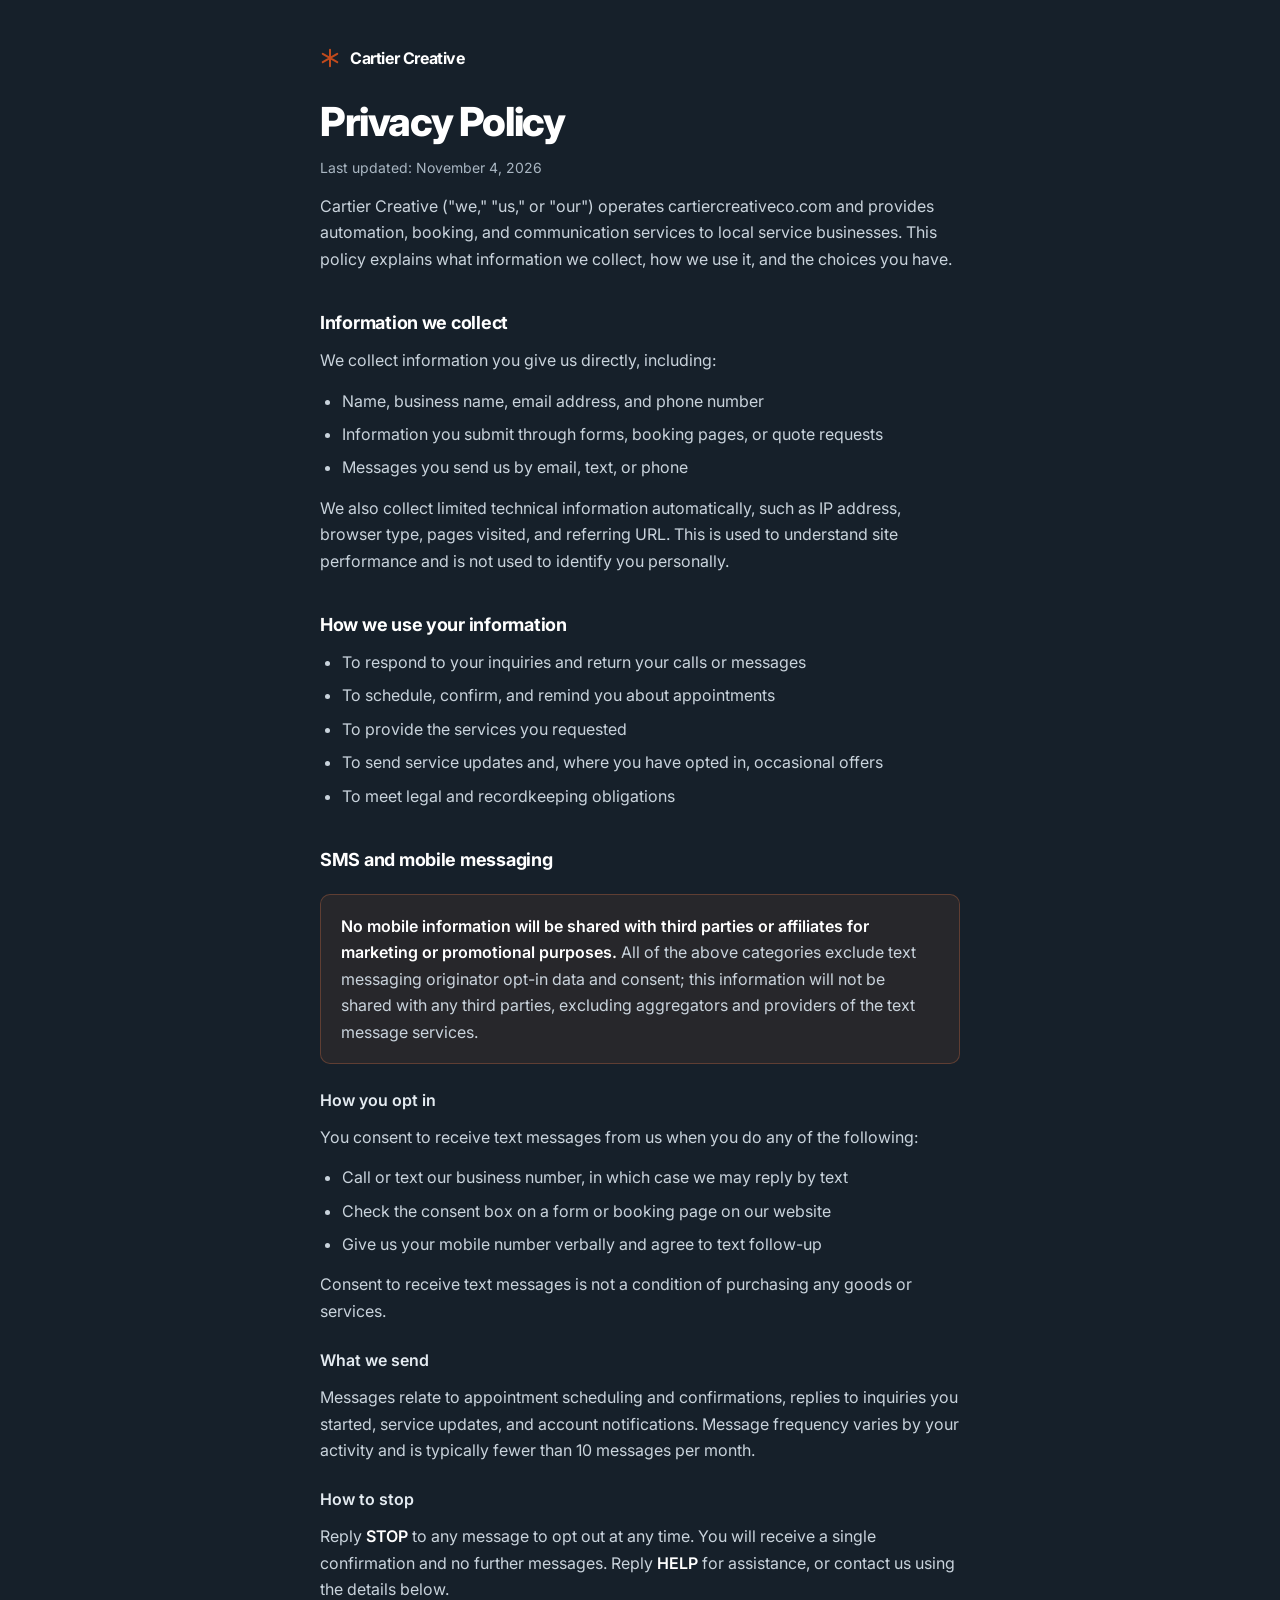
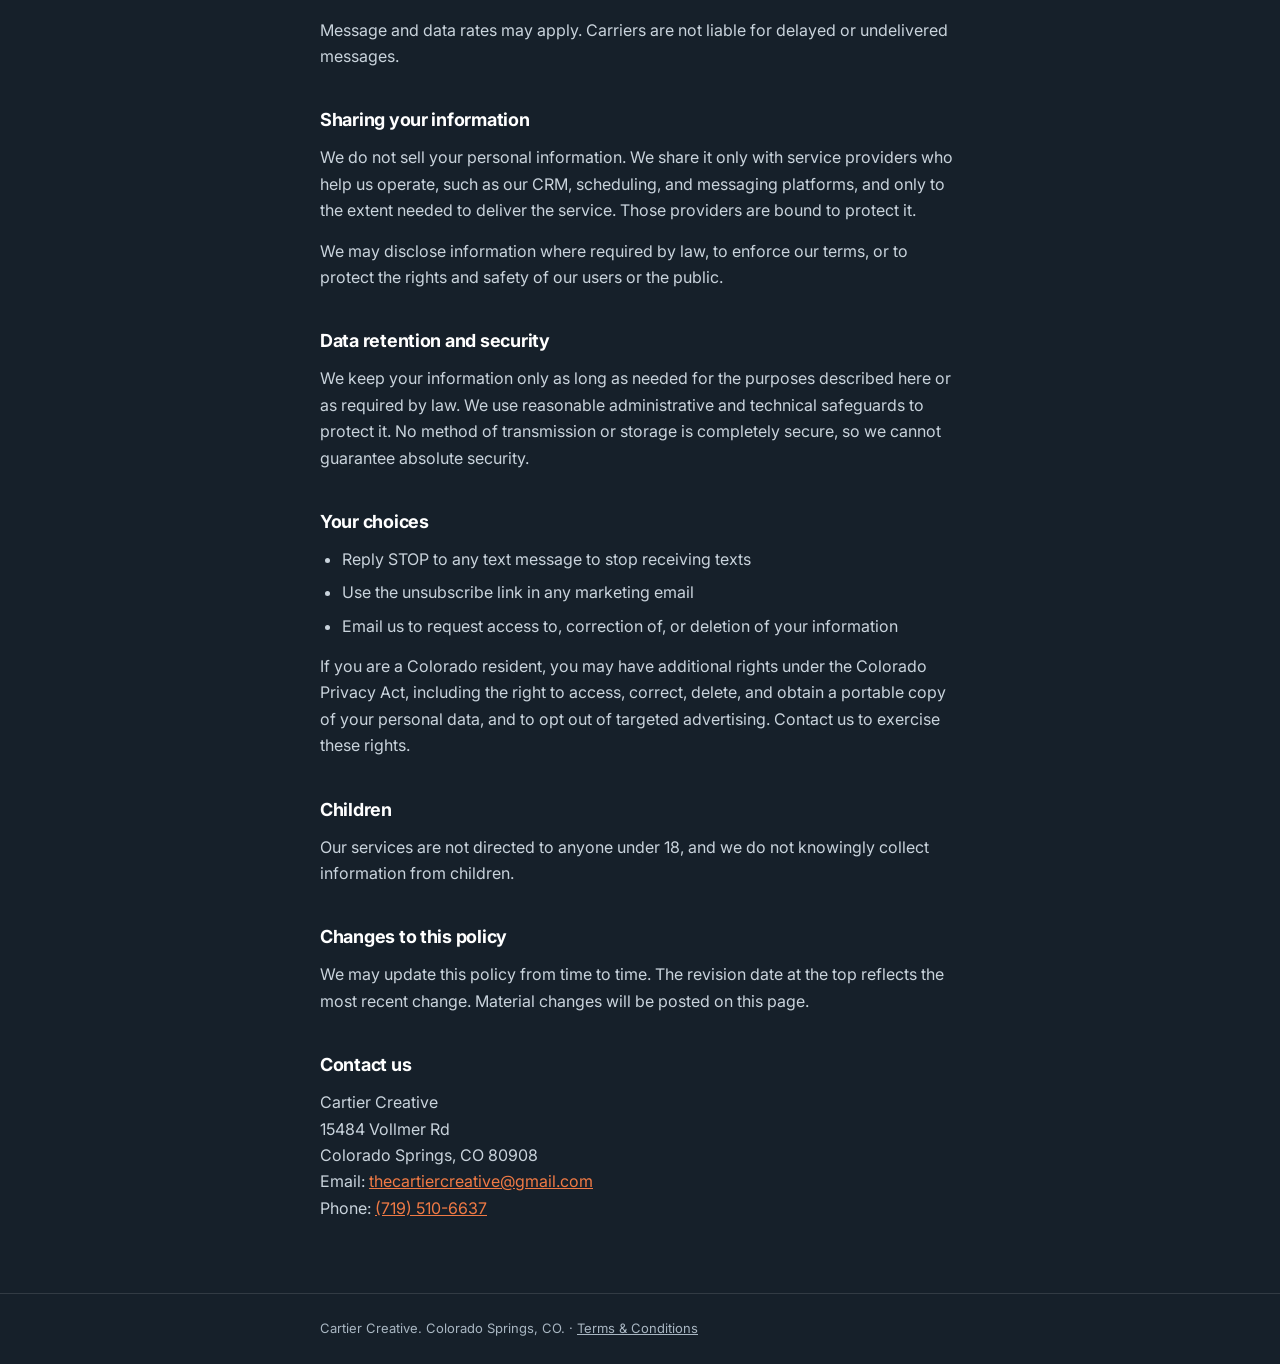
==== privacy/index.html @ ce84db73 "Add privacy policy and terms pages, link them from the homepage Required for A2P 10DLC campaign regi" ====
<!doctype html>
<html lang="en">
<head>
<meta charset="utf-8">
<meta name="viewport" content="width=device-width, initial-scale=1">
<title>Privacy Policy — Cartier Creative</title>
<meta name="description" content="Privacy Policy for Cartier Creative, including SMS and mobile messaging terms.">
<meta name="theme-color" content="#16202a">
<link rel="icon" href="data:image/svg+xml,%3Csvg xmlns='http://www.w3.org/2000/svg' viewBox='0 0 32 32'%3E%3Crect width='32' height='32' rx='6' fill='%2316202a'/%3E%3Cpath d='M16 6v20M7.3 11l17.4 10M7.3 21l17.4-10' stroke='%23f07a45' stroke-width='2.6' stroke-linecap='round'/%3E%3C/svg%3E">
<link rel="preconnect" href="https://fonts.googleapis.com">
<link rel="preconnect" href="https://fonts.gstatic.com" crossorigin>
<link href="https://fonts.googleapis.com/css2?family=Inter:wght@400;600;700;800&display=swap" rel="stylesheet">
<style>
  *,*::before,*::after{box-sizing:border-box}
  body{margin:0;min-height:100vh;display:flex;flex-direction:column;
       background:#16202a;color:#fff;
       font-family:Inter,ui-sans-serif,system-ui,-apple-system,"Segoe UI",Roboto,sans-serif;
       -webkit-font-smoothing:antialiased}
  h1,h2,h3,p,ul{margin:0}
  main{flex:1;padding:48px 20px 72px}
  .wrap{width:100%;max-width:40rem;margin:0 auto}
  .mark{display:flex;align-items:center;gap:10px;font-size:1rem;font-weight:700;
        letter-spacing:-.025em;color:#fff;text-decoration:none}
  h1{margin-top:32px;font-size:clamp(1.75rem,6vw,2.5rem);line-height:1.1;
     letter-spacing:-.035em;font-weight:800}
  .updated{margin-top:12px;font-size:.875rem;color:#a9b6c2}
  h2{margin-top:40px;font-size:1.125rem;font-weight:700;letter-spacing:-.015em}
  h3{margin-top:26px;font-size:1rem;font-weight:600;color:#e4ebf1}
  p,li{font-size:1rem;line-height:1.65;color:#c9d3dc}
  p{margin-top:14px}
  ul{margin-top:14px;padding-left:22px}
  li{margin-top:7px}
  a{color:#f07a45}
  strong{color:#fff;font-weight:600}
  .callout{margin-top:24px;padding:18px 20px;border-radius:10px;
           background:rgba(240,122,69,.08);border:1px solid rgba(240,122,69,.28)}
  .callout p{margin-top:0}
  footer{padding:24px 20px;border-top:1px solid rgba(255,255,255,.12)}
  footer p{max-width:40rem;margin:0 auto;font-size:.8125rem;color:#a9b6c2}
  footer a{color:#a9b6c2}
</style>
</head>
<body>
<main>
  <div class="wrap">
    <a class="mark" href="/">
      <svg aria-hidden="true" width="20" height="20" viewBox="0 0 24 24" fill="none" stroke="#c04a1c" stroke-width="2.4" stroke-linecap="round"><path d="M12 2v20M3.3 7l17.4 10M3.3 17l17.4-10"/></svg>
      Cartier Creative
    </a>

    <h1>Privacy Policy</h1>
    <p class="updated">Last updated: November 4, 2026</p>

    <p>Cartier Creative ("we," "us," or "our") operates cartiercreativeco.com and provides automation, booking, and communication services to local service businesses. This policy explains what information we collect, how we use it, and the choices you have.</p>

    <h2>Information we collect</h2>
    <p>We collect information you give us directly, including:</p>
    <ul>
      <li>Name, business name, email address, and phone number</li>
      <li>Information you submit through forms, booking pages, or quote requests</li>
      <li>Messages you send us by email, text, or phone</li>
    </ul>
    <p>We also collect limited technical information automatically, such as IP address, browser type, pages visited, and referring URL. This is used to understand site performance and is not used to identify you personally.</p>

    <h2>How we use your information</h2>
    <ul>
      <li>To respond to your inquiries and return your calls or messages</li>
      <li>To schedule, confirm, and remind you about appointments</li>
      <li>To provide the services you requested</li>
      <li>To send service updates and, where you have opted in, occasional offers</li>
      <li>To meet legal and recordkeeping obligations</li>
    </ul>

    <h2>SMS and mobile messaging</h2>
    <div class="callout">
      <p><strong>No mobile information will be shared with third parties or affiliates for marketing or promotional purposes.</strong> All of the above categories exclude text messaging originator opt-in data and consent; this information will not be shared with any third parties, excluding aggregators and providers of the text message services.</p>
    </div>

    <h3>How you opt in</h3>
    <p>You consent to receive text messages from us when you do any of the following:</p>
    <ul>
      <li>Call or text our business number, in which case we may reply by text</li>
      <li>Check the consent box on a form or booking page on our website</li>
      <li>Give us your mobile number verbally and agree to text follow-up</li>
    </ul>
    <p>Consent to receive text messages is not a condition of purchasing any goods or services.</p>

    <h3>What we send</h3>
    <p>Messages relate to appointment scheduling and confirmations, replies to inquiries you started, service updates, and account notifications. Message frequency varies by your activity and is typically fewer than 10 messages per month.</p>

    <h3>How to stop</h3>
    <p>Reply <strong>STOP</strong> to any message to opt out at any time. You will receive a single confirmation and no further messages. Reply <strong>HELP</strong> for assistance, or contact us using the details below.</p>
    <p>Message and data rates may apply. Carriers are not liable for delayed or undelivered messages.</p>

    <h2>Sharing your information</h2>
    <p>We do not sell your personal information. We share it only with service providers who help us operate, such as our CRM, scheduling, and messaging platforms, and only to the extent needed to deliver the service. Those providers are bound to protect it.</p>
    <p>We may disclose information where required by law, to enforce our terms, or to protect the rights and safety of our users or the public.</p>

    <h2>Data retention and security</h2>
    <p>We keep your information only as long as needed for the purposes described here or as required by law. We use reasonable administrative and technical safeguards to protect it. No method of transmission or storage is completely secure, so we cannot guarantee absolute security.</p>

    <h2>Your choices</h2>
    <ul>
      <li>Reply STOP to any text message to stop receiving texts</li>
      <li>Use the unsubscribe link in any marketing email</li>
      <li>Email us to request access to, correction of, or deletion of your information</li>
    </ul>
    <p>If you are a Colorado resident, you may have additional rights under the Colorado Privacy Act, including the right to access, correct, delete, and obtain a portable copy of your personal data, and to opt out of targeted advertising. Contact us to exercise these rights.</p>

    <h2>Children</h2>
    <p>Our services are not directed to anyone under 18, and we do not knowingly collect information from children.</p>

    <h2>Changes to this policy</h2>
    <p>We may update this policy from time to time. The revision date at the top reflects the most recent change. Material changes will be posted on this page.</p>

    <h2>Contact us</h2>
    <p>
      Cartier Creative<br>
      15484 Vollmer Rd<br>
      Colorado Springs, CO 80908<br>
      Email: <a href="mailto:thecartiercreative@gmail.com">thecartiercreative@gmail.com</a><br>
      Phone: <a href="tel:+17195106637">(719) 510-6637</a>
    </p>
  </div>
</main>
<footer>
  <p>Cartier Creative. Colorado Springs, CO. &middot; <a href="/terms/">Terms &amp; Conditions</a></p>
</footer>
</body>
</html>
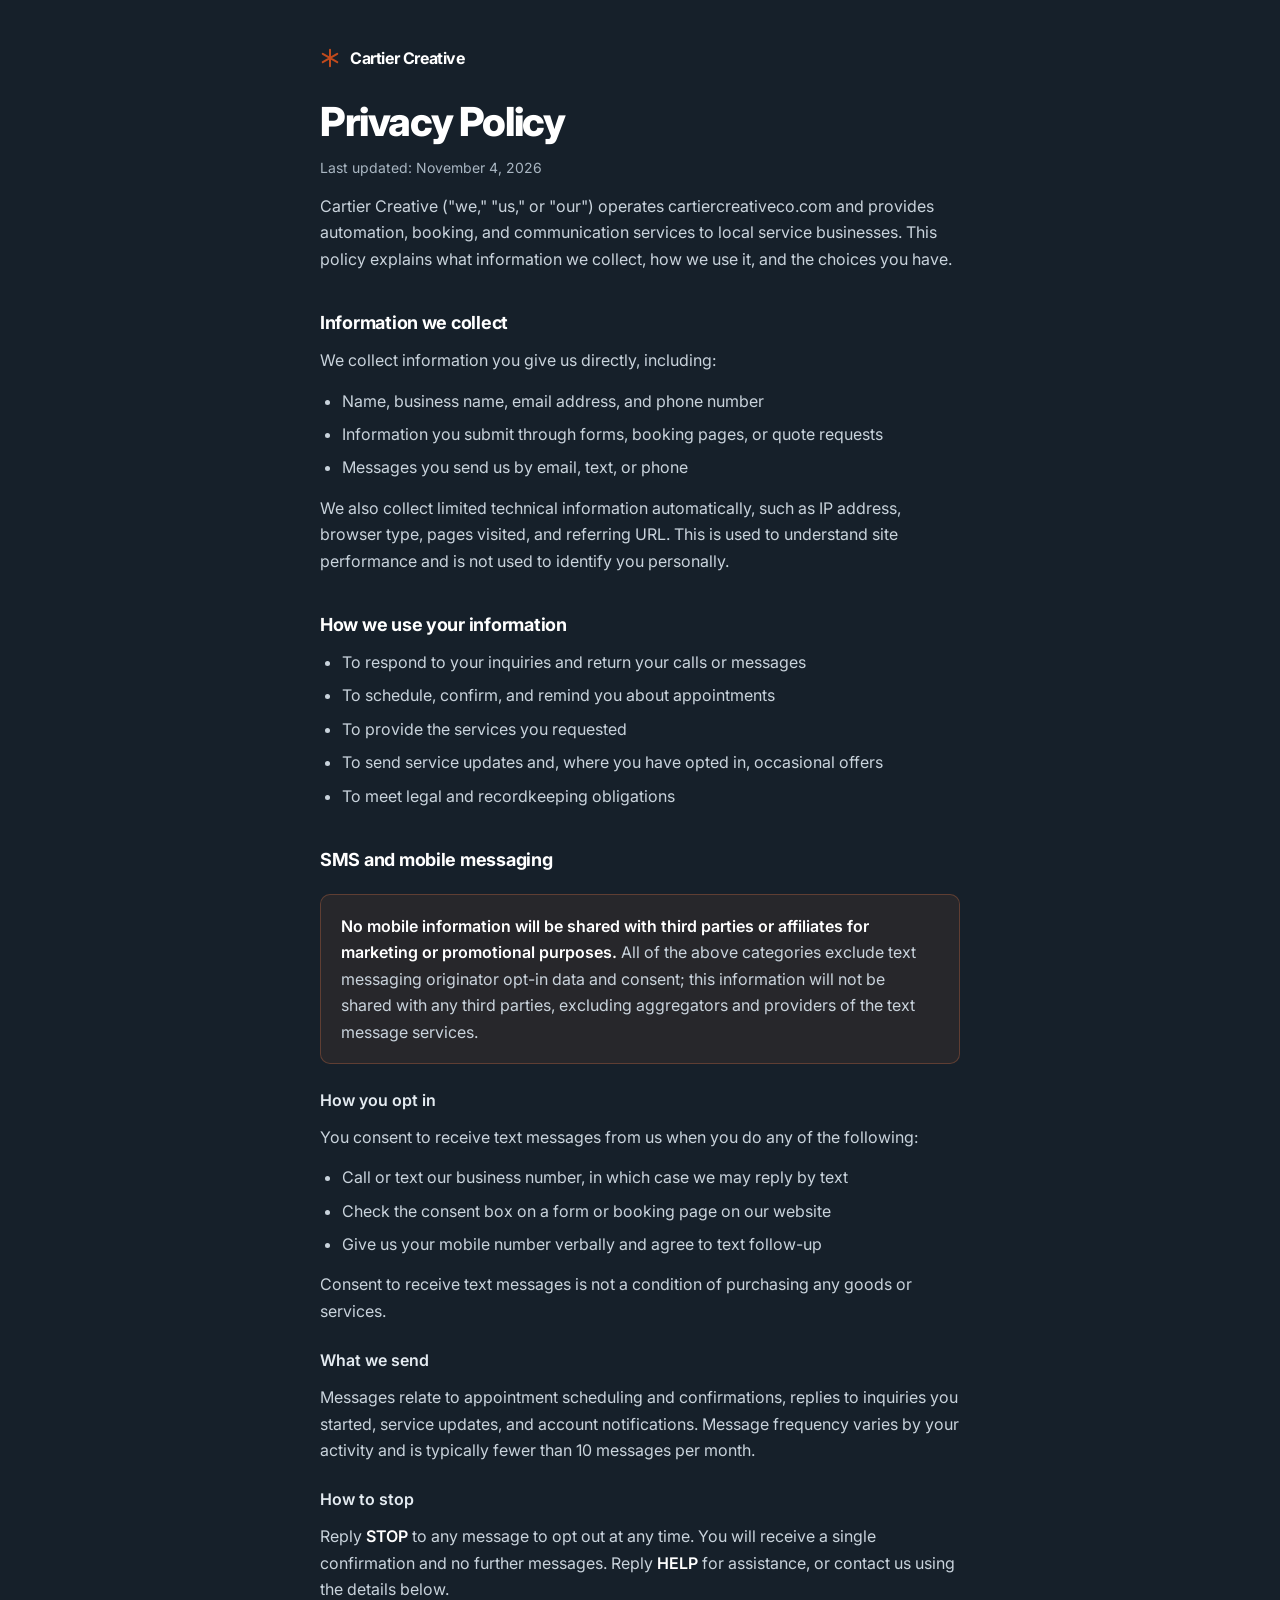
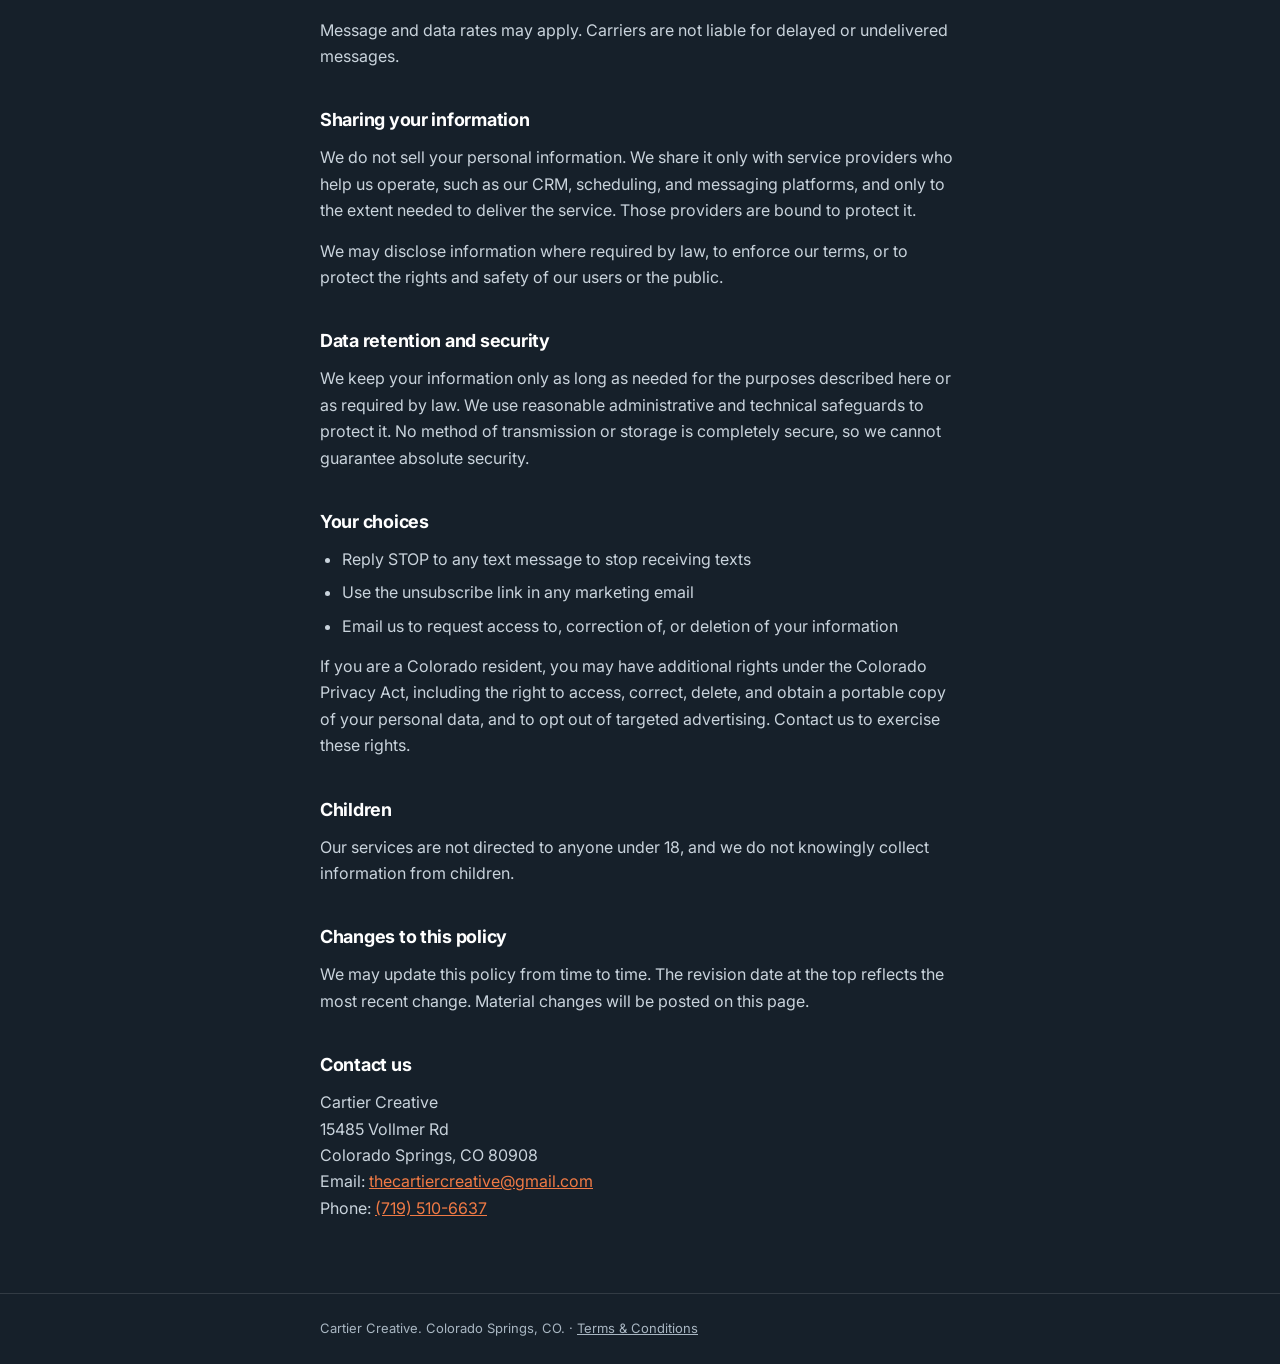
==== commit ab97ca00: "Fix privacy and terms address to 15485 Vollmer Rd to match the GHL business profile Co-Authored-By: " ====
--- a/privacy/index.html
+++ b/privacy/index.html
@@ -116,7 +116,7 @@
     <h2>Contact us</h2>
     <p>
       Cartier Creative<br>
-      15484 Vollmer Rd<br>
+      15485 Vollmer Rd<br>
       Colorado Springs, CO 80908<br>
       Email: <a href="mailto:thecartiercreative@gmail.com">thecartiercreative@gmail.com</a><br>
       Phone: <a href="tel:+17195106637">(719) 510-6637</a>
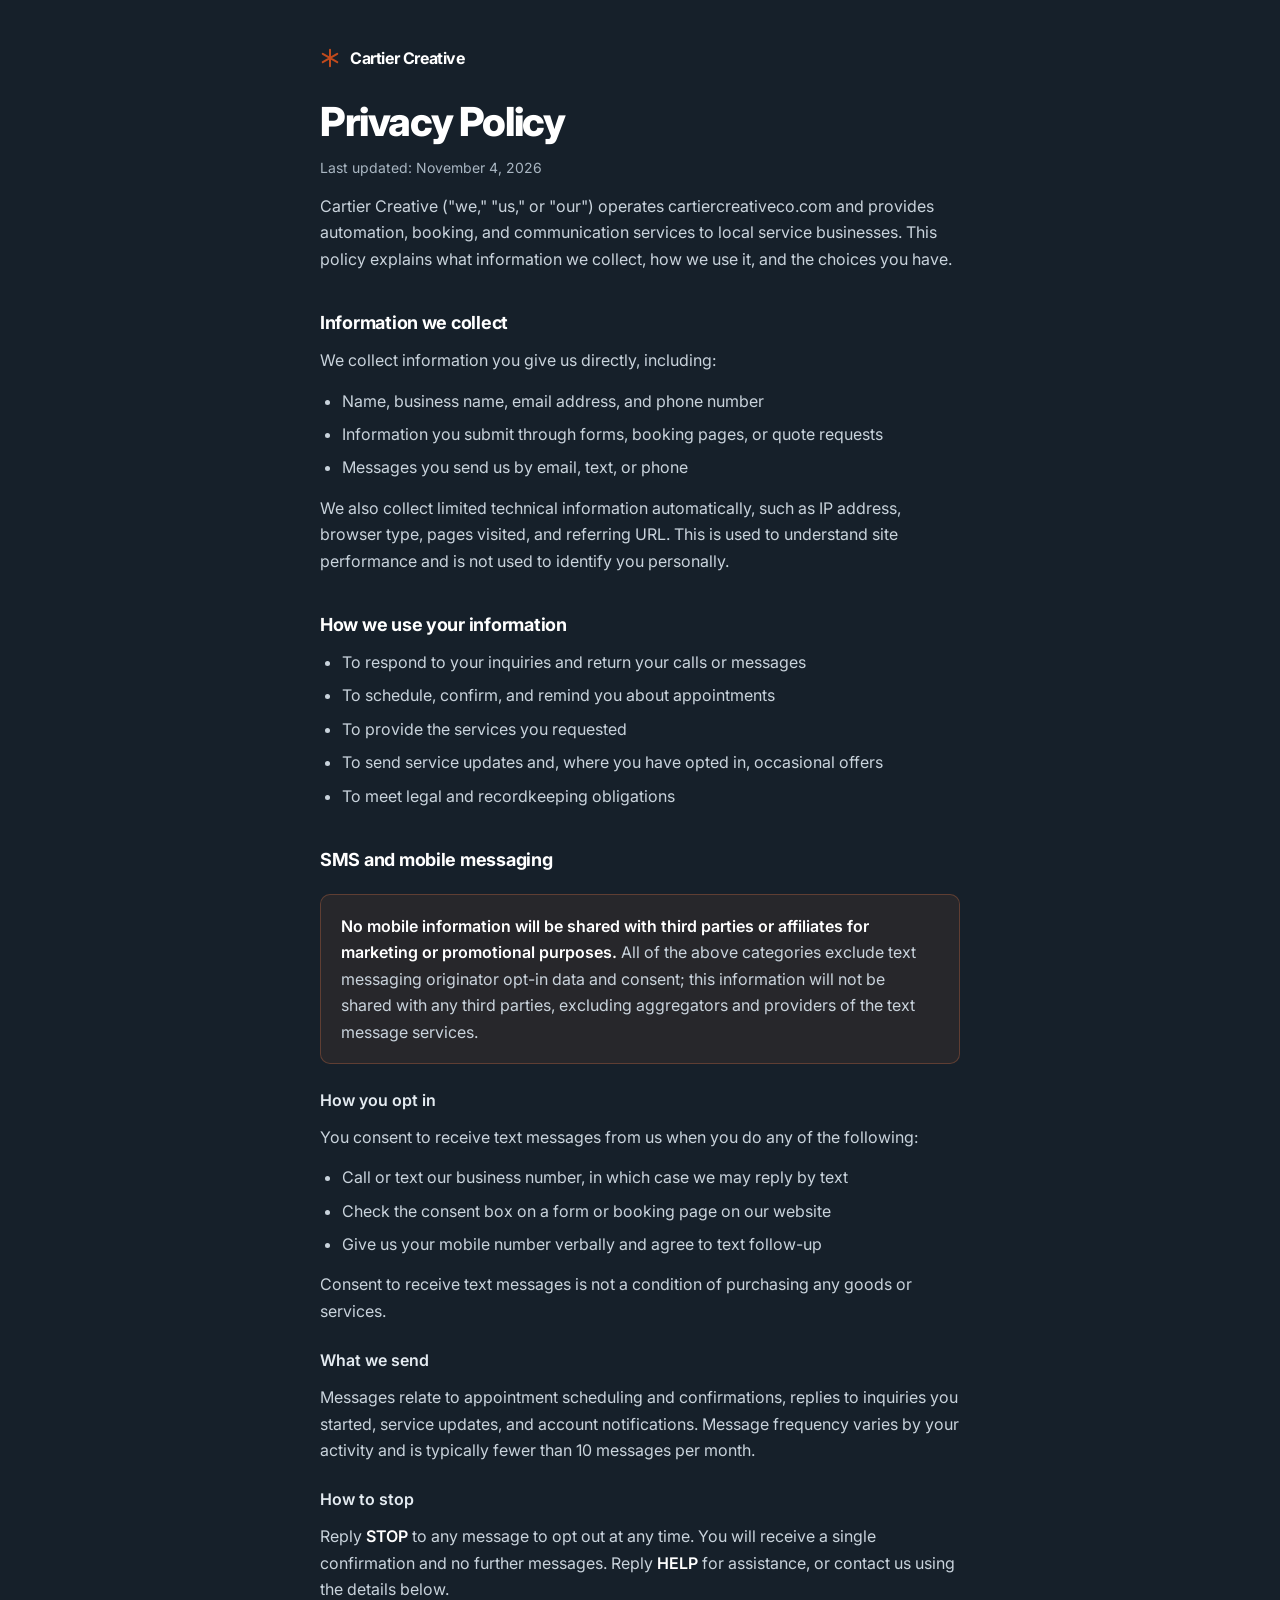
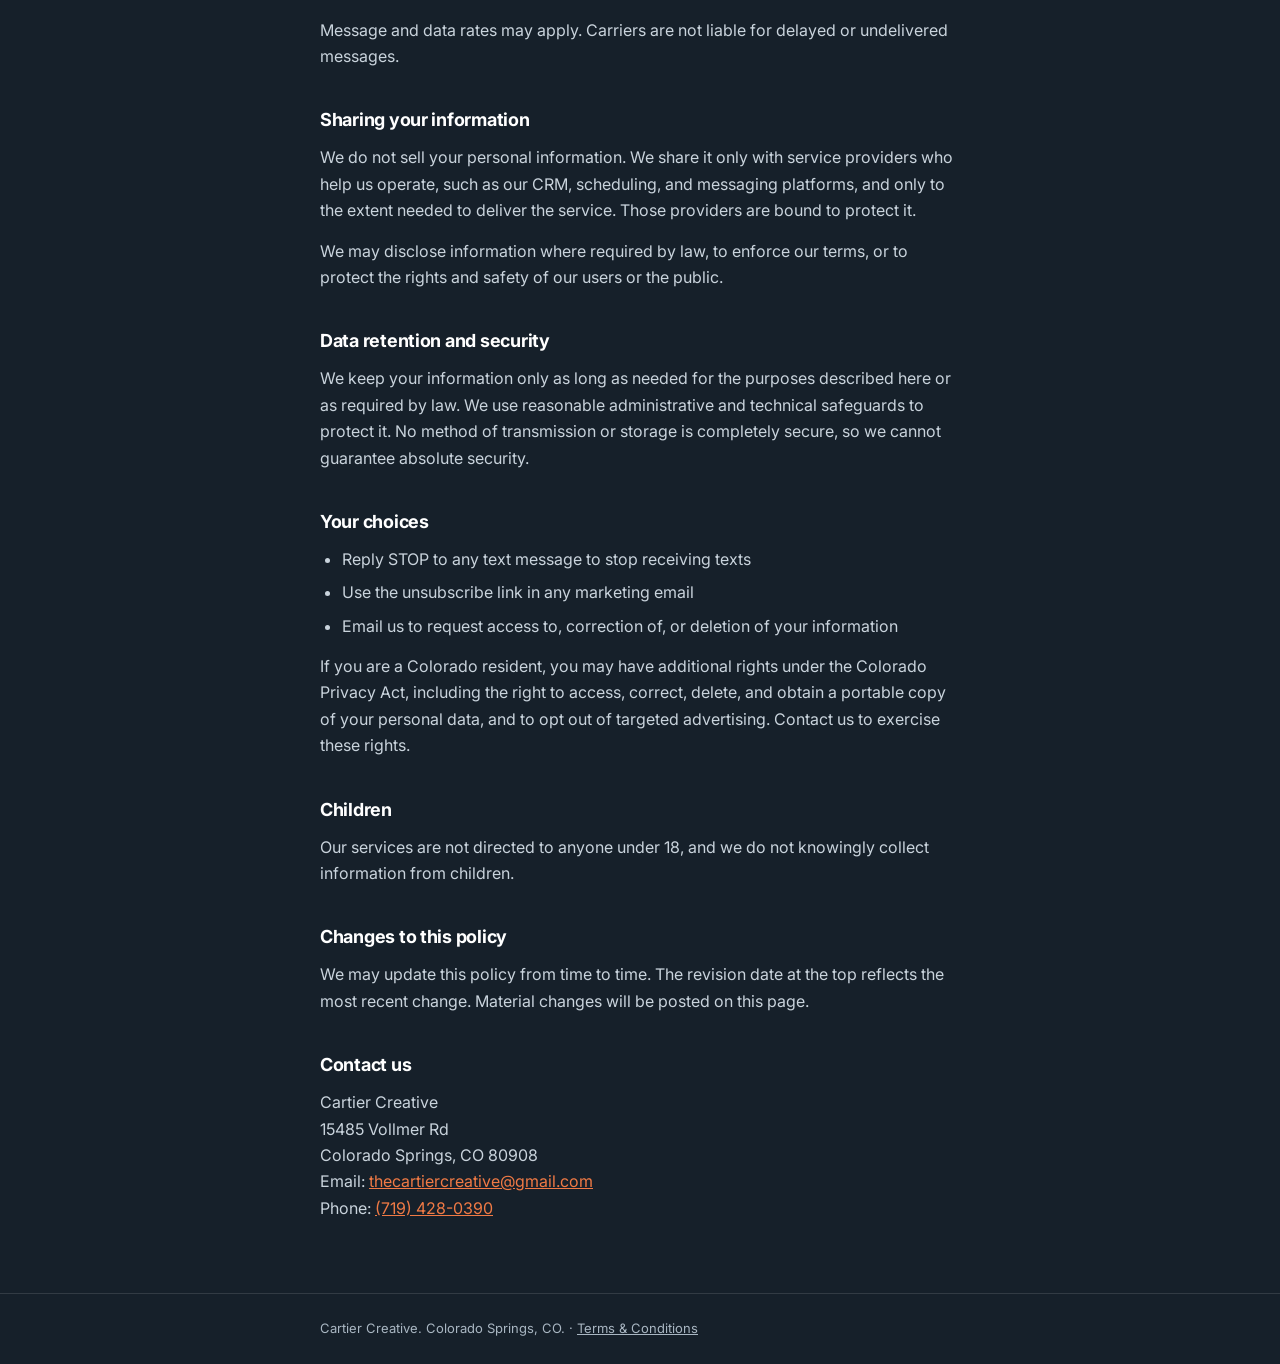
==== commit 5da26098: "Round 2: GHL number everywhere, real GHL texts, lean prowling panther, no AI wording, recorded voice" ====
--- a/privacy/index.html
+++ b/privacy/index.html
@@ -119,7 +119,7 @@
       15485 Vollmer Rd<br>
       Colorado Springs, CO 80908<br>
       Email: <a href="mailto:thecartiercreative@gmail.com">thecartiercreative@gmail.com</a><br>
-      Phone: <a href="tel:+17195106637">(719) 510-6637</a>
+      Phone: <a href="tel:+17194280390">(719) 428-0390</a>
     </p>
   </div>
 </main>
